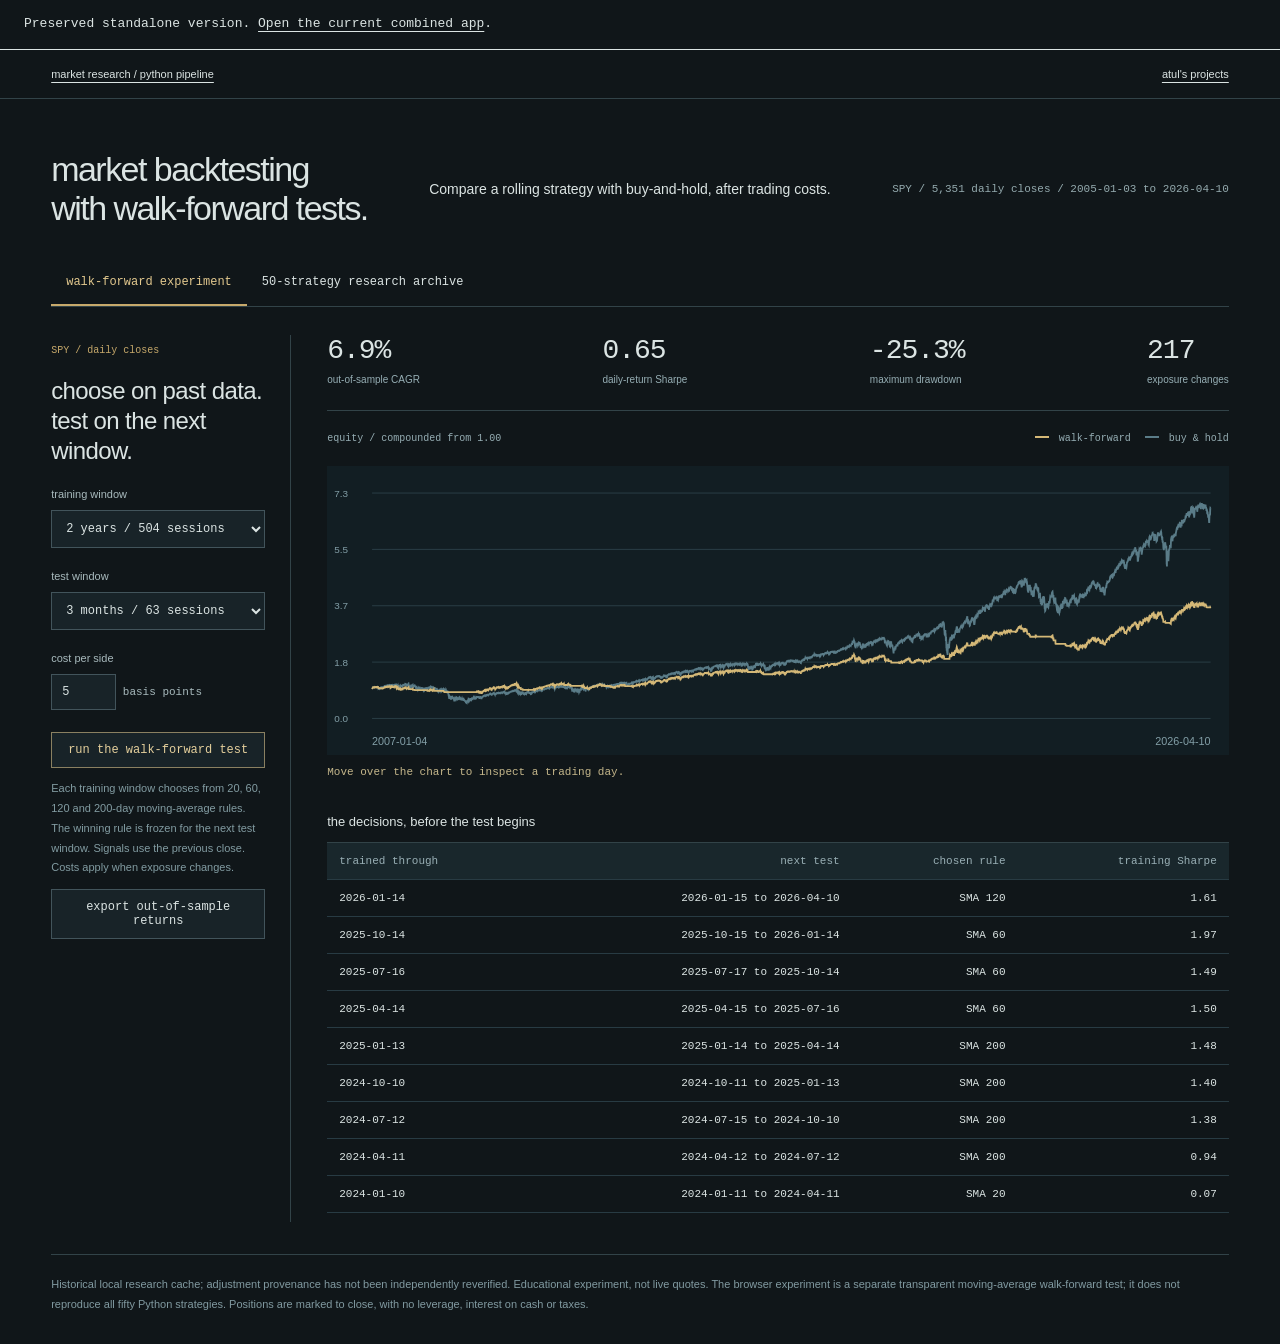
==== examples/portfolio/legacy.html @ ede96b08 "Preserve runnable research archive and verify offline execution" ====
<!doctype html>
<html lang="en">
    <meta charset="utf-8" /><meta
        name="viewport"
        content="width=device-width,initial-scale=1"
    /><title>Market research / walk forward</title
    ><link rel="stylesheet" href="legacy.css" />
    <body>
<p class="archive-notice">Preserved standalone version. <a href="https://lolstar123.github.io/quant-research-scraper/backtesting/">Open the current combined app</a>.</p>
        <header>
            <a href="https://github.com/LolStar123/markets-backtesting"
                >market research / python pipeline</a
            ><a
                href="https://lolstar123.github.io/just-a-little-further/"
                >atul's projects</a
            >
        </header>
        <main>
            <div class="title">
                <h1>market backtesting<br />with walk-forward tests.</h1>
                <p>
                    Compare a rolling strategy with buy-and-hold, after trading
                    costs.
                </p>
                <span id="source">loading historical prices</span>
            </div>
            <nav>
                <button data-tab="experiment" class="active">
                    walk-forward experiment</button
                ><button data-tab="archive">
                    50-strategy research archive
                </button>
            </nav>
            <section id="experiment">
                <div class="workspace">
                    <aside>
                        <p class="eyebrow">SPY / daily closes</p>
                        <h2>choose on past data. test on the next window.</h2>
                        <label
                            >training window<select id="training">
                                <option value="252">
                                    1 year / 252 sessions
                                </option>
                                <option value="504" selected>
                                    2 years / 504 sessions
                                </option>
                                <option value="756">
                                    3 years / 756 sessions
                                </option>
                            </select></label
                        ><label
                            >test window<select id="testing">
                                <option value="21">
                                    1 month / 21 sessions
                                </option>
                                <option value="63" selected>
                                    3 months / 63 sessions
                                </option>
                                <option value="126">
                                    6 months / 126 sessions
                                </option>
                            </select></label
                        ><label
                            >cost per side
                            <span
                                ><input
                                    id="cost"
                                    type="number"
                                    value="5"
                                    min="0"
                                    max="100"
                                    step="1"
                                />
                                basis points</span
                            ></label
                        ><button id="run">run the walk-forward test</button>
                        <p class="note">
                            Each training window chooses from 20, 60, 120 and
                            200-day moving-average rules. The winning rule is
                            frozen for the next test window. Signals use the
                            previous close. Costs apply when exposure changes.
                        </p>
                        <button id="download">
                            export out-of-sample returns
                        </button>
                    </aside>
                    <article>
                        <div id="stats"></div>
                        <div class="plot-label">
                            <span>equity / compounded from 1.00</span
                            ><span
                                ><i></i> walk-forward <i class="bench"></i> buy
                                &amp; hold</span
                            >
                        </div>
                        <div id="chart"></div>
                        <p id="cursor">
                            Move over the chart to inspect a trading day.
                        </p>
                        <h3>the decisions, before the test begins</h3>
                        <div class="table-wrap">
                            <table>
                                <thead>
                                    <tr>
                                        <th>trained through</th>
                                        <th>next test</th>
                                        <th>chosen rule</th>
                                        <th>training Sharpe</th>
                                    </tr>
                                </thead>
                                <tbody id="windows"></tbody>
                            </table>
                        </div>
                    </article>
                </div>
            </section>
            <section id="archive" hidden>
                <div class="archive-intro">
                    <h2>50 signals. two recorded windows.</h2>
                    <p>
                        Original Python research outputs. Full period:
                        2010-01-01 to 2026-04-06. Stress window: 2026-02-01 to
                        2026-04-06. Selecting on these results introduces
                        selection bias; the archive is research evidence, not a
                        recommendation.
                    </p>
                </div>
                <label
                    >find a strategy or paper
                    <input
                        id="search"
                        type="search"
                        placeholder="calendar, volatility, risk parity..." /></label
                ><label
                    >sort
                    <select id="sort">
                        <option value="combined_rank">combined rank</option>
                        <option value="wf1_sharpe">full-period Sharpe</option>
                        <option value="wf2_ret">stress-window return</option>
                    </select></label
                >
                <p id="archive-count"></p>
                <div class="table-wrap">
                    <table>
                        <thead>
                            <tr>
                                <th>strategy / source paper</th>
                                <th>full CAGR</th>
                                <th>full Sharpe</th>
                                <th>max drawdown</th>
                                <th>stress return</th>
                            </tr>
                        </thead>
                        <tbody id="strategies"></tbody>
                    </table>
                </div>
            </section>
            <footer id="provenance"></footer>
        </main>
        <script type="module" src="app.mjs"></script>
    </body>
</html>
---- examples/portfolio/legacy.css ----
:root {
    color-scheme: dark;
    font:
        14px Arial,
        sans-serif;
    background: #101619;
    color: #dbe4e3;
}
* {
    box-sizing: border-box;
}
body {
    margin: 0;
}
a {
    color: inherit;
    text-underline-offset: 4px;
}
header {
    display: flex;
    justify-content: space-between;
    padding: 18px 4vw;
    border-bottom: 1px solid #324348;
    font-size: 11px;
}
main {
    max-width: 1440px;
    margin: auto;
    padding: 28px 4vw;
}
.title {
    display: flex;
    justify-content: space-between;
    align-items: center;
    gap: 20px;
}
h1 {
    font-size: 34px;
    letter-spacing: -0.045em;
    font-weight: 500;
}
#source {
    font: 11px monospace;
    color: #94aaae;
}
nav {
    display: flex;
    gap: 0;
    border-bottom: 1px solid #324348;
    margin: 10px 0 28px;
}
button,
select,
input {
    font: 12px monospace;
    color: #dbe4e3;
    background: #182328;
    border: 1px solid #42545b;
    padding: 10px;
    max-width: 100%;
}
button {
    cursor: pointer;
}
nav button {
    border: 0;
    border-bottom: 2px solid transparent;
    padding: 15px;
    background: transparent;
}
nav .active {
    border-bottom-color: #c7a96b;
    color: #e2c88e;
}
button:focus-visible,
input:focus-visible,
select:focus-visible {
    outline: 2px solid #c7a96b;
    outline-offset: 3px;
}
.workspace {
    display: grid;
    grid-template-columns: 240px minmax(0, 1fr);
    gap: 36px;
}
aside {
    border-right: 1px solid #324348;
    padding-right: 25px;
}
.eyebrow {
    font: 10px monospace;
    color: #c7a96b;
}
h2 {
    font-size: 24px;
    font-weight: 400;
    line-height: 1.25;
    letter-spacing: -0.025em;
}
label {
    display: flex;
    flex-direction: column;
    gap: 10px;
    margin: 22px 0;
    color: #a8babd;
    font-size: 11px;
}
label span {
    font: 11px monospace;
}
#cost {
    width: 65px;
}
#run {
    width: 100%;
    border-color: #8a8061;
    color: #e4cf9c;
}
.note {
    font-size: 11px;
    line-height: 1.8;
    color: #829ca2;
}
#stats {
    display: flex;
    justify-content: space-between;
    gap: 18px;
    border-bottom: 1px solid #324348;
    padding: 0 0 25px;
}
#stats strong {
    display: block;
    font: 28px monospace;
    letter-spacing: -1px;
}
#stats small {
    font-size: 10px;
    display: block;
    color: #96aeb4;
    margin-top: 8px;
}
.plot-label {
    display: flex;
    justify-content: space-between;
    gap: 15px;
    margin: 22px 0;
    font: 10px monospace;
    color: #96aeb4;
}
i {
    width: 14px;
    height: 2px;
    display: inline-block;
    background: #d4b877;
    margin: 0 4px 3px 8px;
}
i.bench {
    background: #5a7c88;
}
#chart {
    position: relative;
}
#chart svg {
    display: block;
    width: 100%;
    height: auto;
    background: #121e23;
}
#cursor {
    font: 11px monospace;
    color: #c5b78b;
    min-height: 18px;
}
h3 {
    font-size: 13px;
    font-weight: 400;
    margin-top: 30px;
}
.table-wrap {
    max-height: 380px;
    overflow: auto;
    border-top: 1px solid #324348;
}
table {
    width: 100%;
    border-collapse: collapse;
    font: 11px monospace;
}
th {
    text-align: right;
    color: #99afb5;
    font-weight: normal;
    background: #19272c;
    position: sticky;
    top: 0;
}
th:first-child,
td:first-child {
    text-align: left;
}
th,
td {
    padding: 12px;
    border-bottom: 1px solid #283b43;
    text-align: right;
}
td small {
    display: block;
    font:
        10px Arial,
        sans-serif;
    color: #8fa9ad;
    margin-top: 8px;
    line-height: 1.5;
}
#archive .table-wrap {
    max-height: none;
}
#archive label {
    display: inline-flex;
    min-width: 220px;
    margin-right: 20px;
}
.archive-intro {
    max-width: 760px;
}
.archive-intro p {
    font-size: 12px;
    color: #a4b7bb;
    line-height: 1.8;
}
footer {
    font-size: 11px;
    color: #819aa1;
    line-height: 1.8;
    border-top: 1px solid #324348;
    margin-top: 32px;
    padding-top: 20px;
}
[hidden] {
    display: none !important;
}
@media (max-width: 800px) {
    .title {
        display: block;
    }
    h1 {
        font-size: 30px;
    }
    .workspace {
        grid-template-columns: 1fr;
        gap: 25px;
    }
    aside {
        border: 0;
        padding: 0;
        display: grid;
        grid-template-columns: 1fr 1fr;
        gap: 0 15px;
    }
    aside h2,
    aside .eyebrow,
    aside .note {
        grid-column: 1/-1;
    }
    label {
        margin: 12px 0;
    }
    #stats strong {
        font-size: 22px;
    }
    #stats {
        gap: 10px;
    }
    th,
    td {
        padding: 9px 5px;
        font-size: 10px;
    }
    nav button {
        font-size: 10px;
        padding: 12px 8px;
    }
    header {
        font-size: 10px;
    }
    .plot-label {
        display: block;
        line-height: 2;
    }
    .table-wrap {
        overflow: auto;
    }
    main {
        padding: 20px 14px;
    }
}
.workspace > article {
    min-width: 0;
}
@media (max-width: 540px) {
    #stats {
        display: grid;
        grid-template-columns: 1fr 1fr;
        gap: 18px;
    }
    .title {
        min-width: 0;
    }
    #source {
        overflow-wrap: anywhere;
    }
    .table-wrap {
        max-width: 100%;
    }
}
@media (max-width: 800px) {
    .workspace {
        grid-template-columns: minmax(0, 1fr);
    }
    aside {
        min-width: 0;
        grid-template-columns: repeat(2, minmax(0, 1fr));
    }
    aside label {
        min-width: 0;
    }
    aside select {
        width: 100%;
        min-width: 0;
        font-size: 10px;
    }
}

.archive-notice{margin:0;padding:14px 24px;border-bottom:1px solid currentColor;font:13px/1.6 ui-monospace,monospace}.archive-notice a{text-decoration:underline}
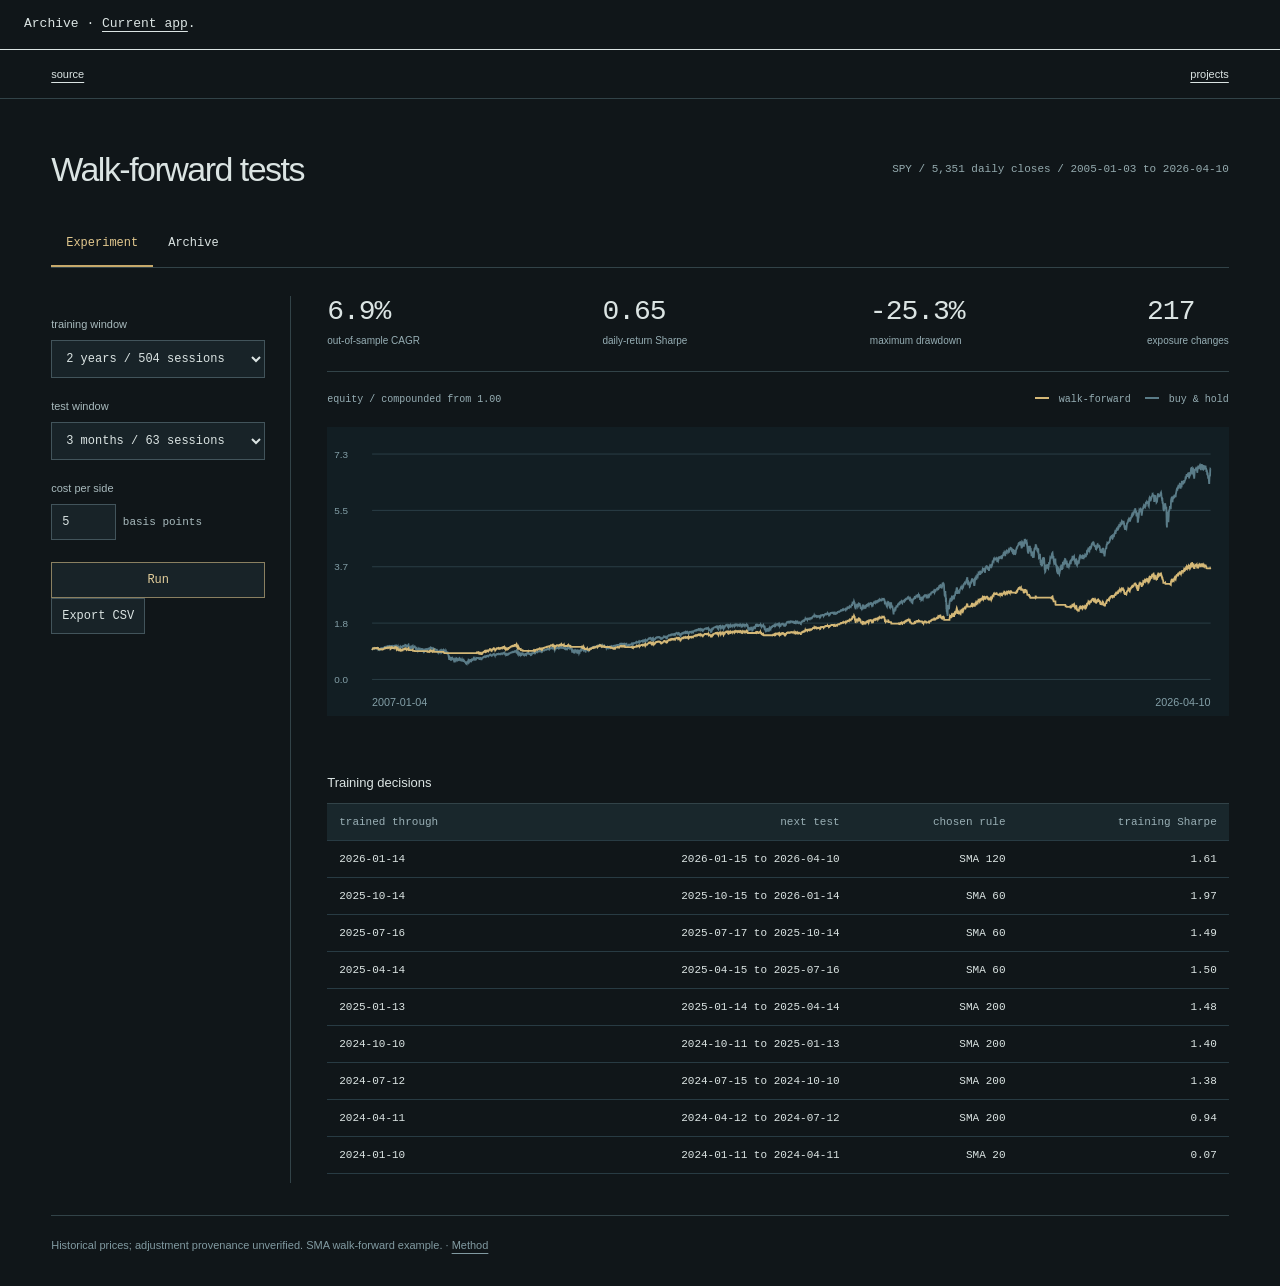
==== commit c2096e8e: "Trim preserved market demo UI copy" ====
--- a/examples/portfolio/legacy.html
+++ b/examples/portfolio/legacy.html
@@ -6,36 +6,30 @@
     /><title>Market research / walk forward</title
     ><link rel="stylesheet" href="legacy.css" />
     <body>
-<p class="archive-notice">Preserved standalone version. <a href="https://lolstar123.github.io/quant-research-scraper/backtesting/">Open the current combined app</a>.</p>
+<p class="archive-notice">Archive · <a href="https://lolstar123.github.io/quant-research-scraper/backtesting/">Current app</a>.</p>
         <header>
             <a href="https://github.com/LolStar123/markets-backtesting"
-                >market research / python pipeline</a
+                >source</a
             ><a
                 href="https://lolstar123.github.io/just-a-little-further/"
-                >atul's projects</a
+                >projects</a
             >
         </header>
         <main>
             <div class="title">
-                <h1>market backtesting<br />with walk-forward tests.</h1>
-                <p>
-                    Compare a rolling strategy with buy-and-hold, after trading
-                    costs.
-                </p>
+                <h1>Walk-forward tests</h1>
                 <span id="source">loading historical prices</span>
             </div>
             <nav>
                 <button data-tab="experiment" class="active">
-                    walk-forward experiment</button
+                    Experiment</button
                 ><button data-tab="archive">
-                    50-strategy research archive
+                    Archive
                 </button>
             </nav>
             <section id="experiment">
                 <div class="workspace">
                     <aside>
-                        <p class="eyebrow">SPY / daily closes</p>
-                        <h2>choose on past data. test on the next window.</h2>
                         <label
                             >training window<select id="training">
                                 <option value="252">
@@ -73,15 +67,9 @@
                                 />
                                 basis points</span
                             ></label
-                        ><button id="run">run the walk-forward test</button>
-                        <p class="note">
-                            Each training window chooses from 20, 60, 120 and
-                            200-day moving-average rules. The winning rule is
-                            frozen for the next test window. Signals use the
-                            previous close. Costs apply when exposure changes.
-                        </p>
+                        ><button id="run">Run</button>
                         <button id="download">
-                            export out-of-sample returns
+                            Export CSV
                         </button>
                     </aside>
                     <article>
@@ -94,10 +82,8 @@
                             >
                         </div>
                         <div id="chart"></div>
-                        <p id="cursor">
-                            Move over the chart to inspect a trading day.
-                        </p>
-                        <h3>the decisions, before the test begins</h3>
+                        <p id="cursor"></p>
+                        <h3>Training decisions</h3>
                         <div class="table-wrap">
                             <table>
                                 <thead>
@@ -115,18 +101,9 @@
                 </div>
             </section>
             <section id="archive" hidden>
-                <div class="archive-intro">
-                    <h2>50 signals. two recorded windows.</h2>
-                    <p>
-                        Original Python research outputs. Full period:
-                        2010-01-01 to 2026-04-06. Stress window: 2026-02-01 to
-                        2026-04-06. Selecting on these results introduces
-                        selection bias; the archive is research evidence, not a
-                        recommendation.
-                    </p>
-                </div>
+                <p>Full: 2010-01-01 to 2026-04-06 · Stress: 2026-02-01 to 2026-04-06. In-sample archive; selection bias applies.</p>
                 <label
-                    >find a strategy or paper
+                    >search
                     <input
                         id="search"
                         type="search"
@@ -155,7 +132,7 @@
                     </table>
                 </div>
             </section>
-            <footer id="provenance"></footer>
+            <footer><span id="provenance"></span> · <a href="https://github.com/LolStar123/markets-backtesting#scope">Method</a></footer>
         </main>
         <script type="module" src="app.mjs"></script>
     </body>
